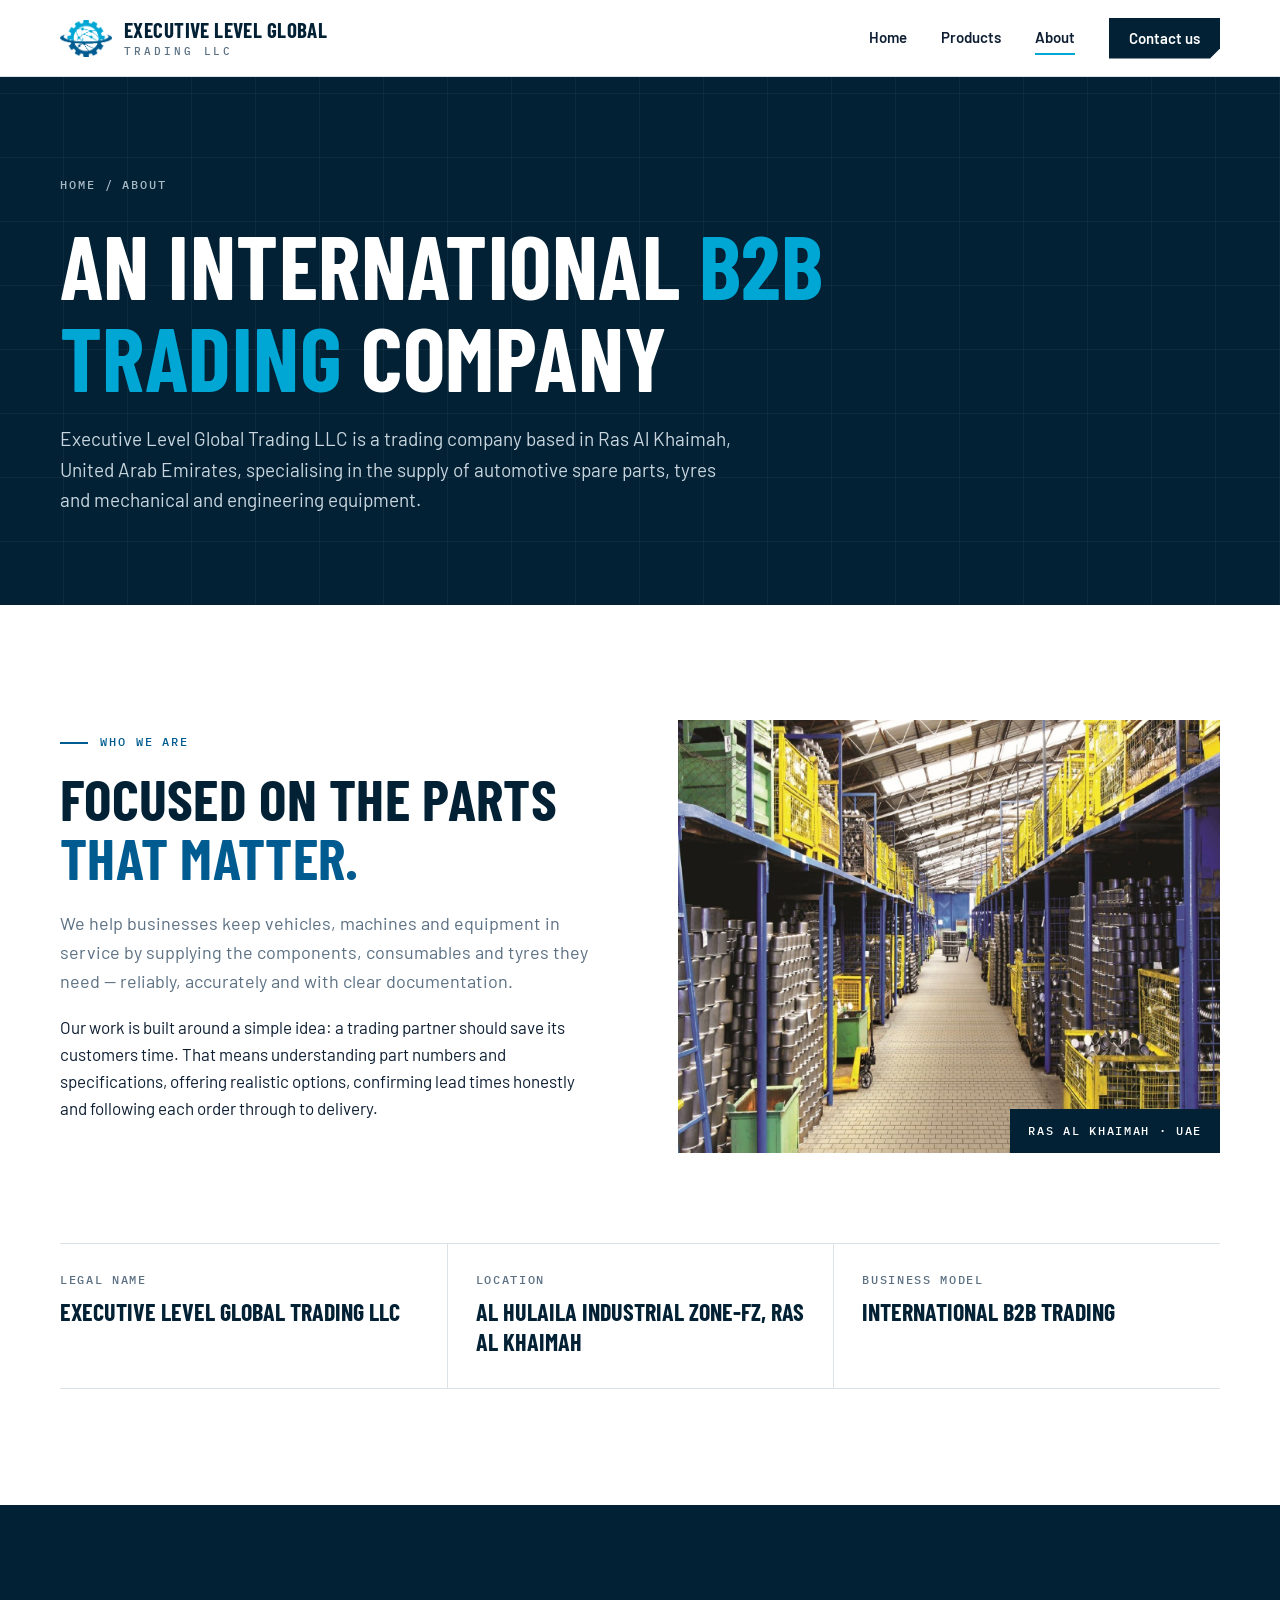
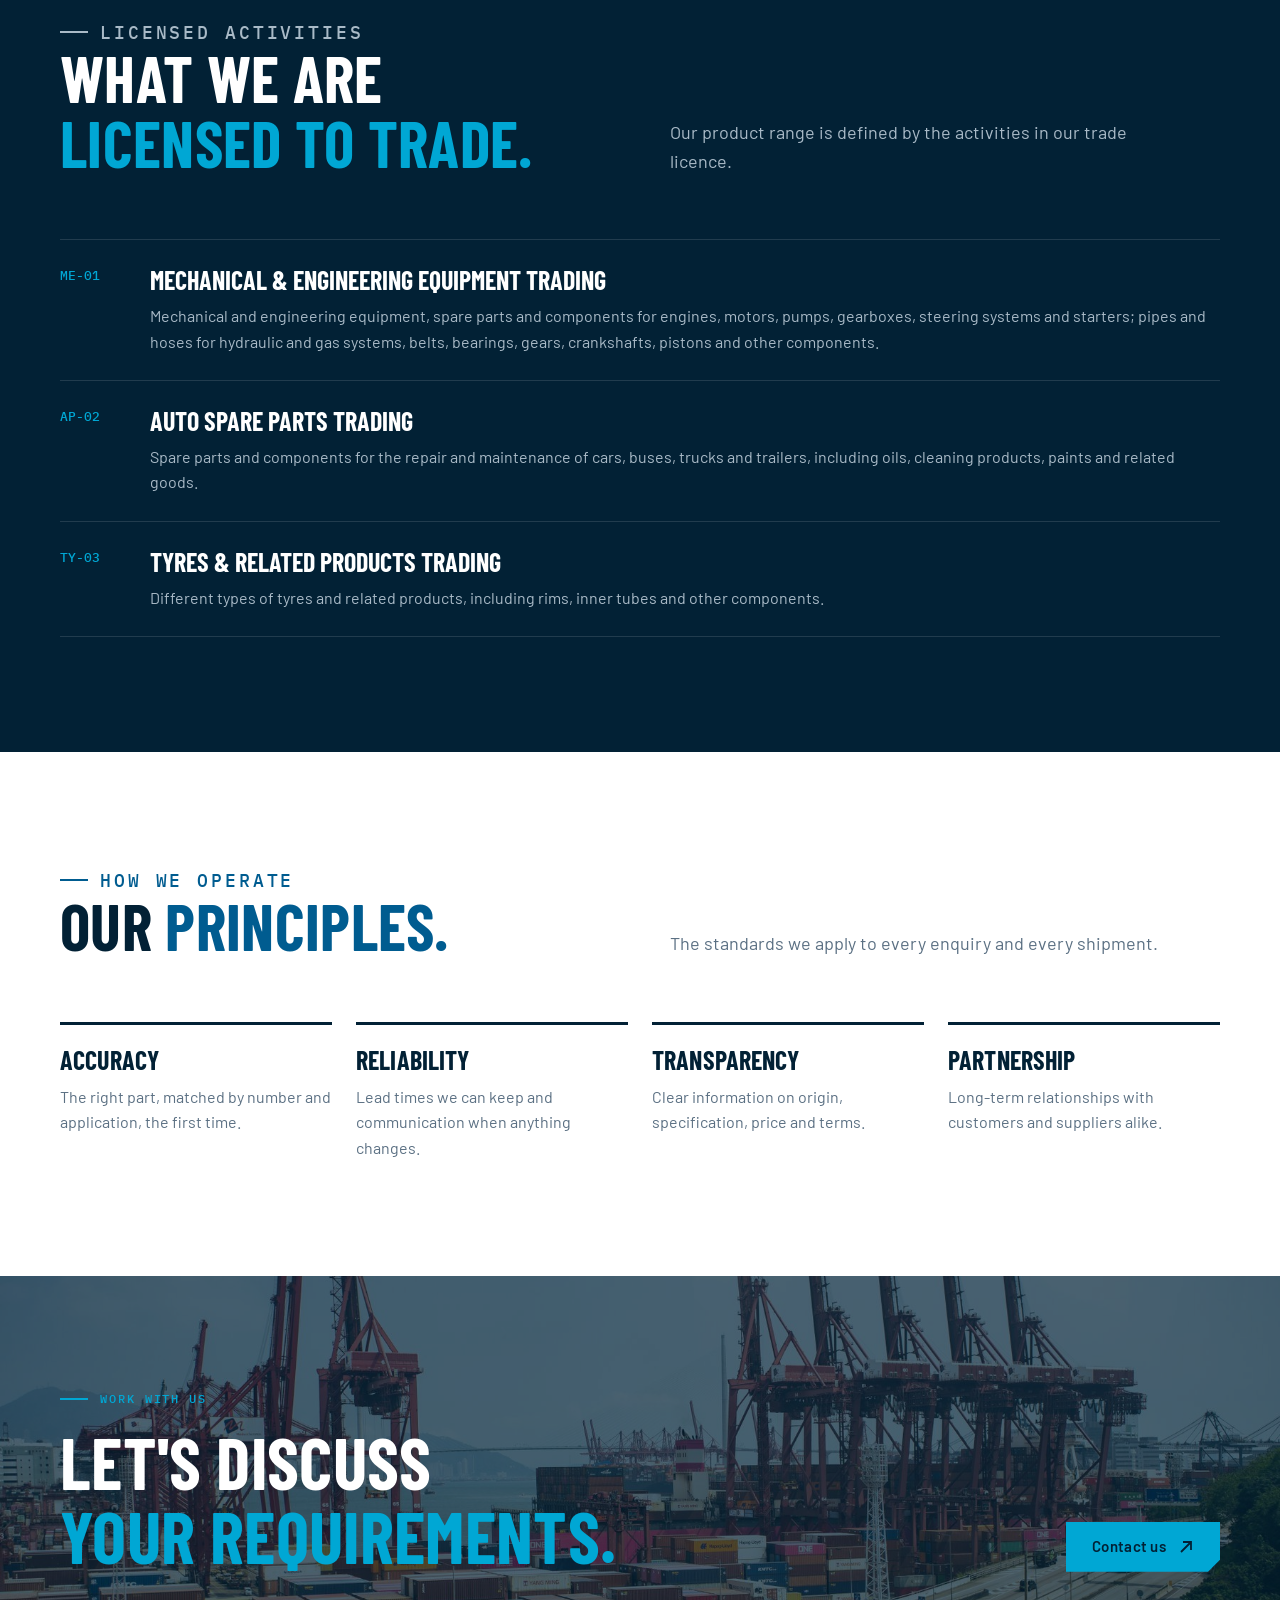
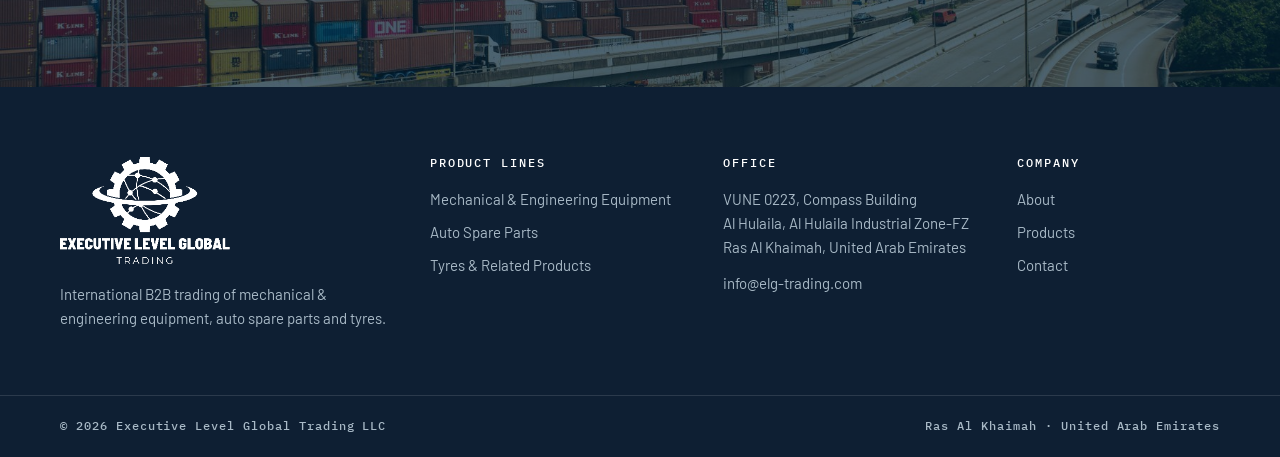
==== about.html @ aacc7387 "Executive Level Global Trading LLC website New B2B site: home, product lines (mechanical & engineeri" ====
<!doctype html>
<html lang="en" class="no-js">
<head>
<meta charset="utf-8">
<meta name="viewport" content="width=device-width, initial-scale=1">
<title>About | Executive Level Global Trading LLC</title>
<meta name="description" content="About Executive Level Global Trading LLC, an international B2B trading company based in Ras Al Khaimah, United Arab Emirates.">
<meta name="theme-color" content="#022135">
<link rel="canonical" href="https://elg-trading.com/about.html">
<link rel="icon" href="favicon.ico" sizes="any">
<link rel="icon" type="image/png" sizes="32x32" href="assets/favicon-32.png">
<link rel="icon" type="image/png" sizes="192x192" href="assets/favicon-192.png">
<link rel="apple-touch-icon" href="assets/apple-touch-icon.png">
<meta property="og:type" content="website">
<meta property="og:site_name" content="Executive Level Global Trading LLC">
<meta property="og:title" content="About | Executive Level Global Trading LLC">
<meta property="og:description" content="About Executive Level Global Trading LLC, an international B2B trading company based in Ras Al Khaimah, United Arab Emirates.">
<meta property="og:url" content="https://elg-trading.com/about.html">
<meta property="og:image" content="https://elg-trading.com/assets/og-image.jpg">
<meta property="og:image:width" content="1200">
<meta property="og:image:height" content="630">
<meta name="twitter:card" content="summary_large_image">
<link rel="preconnect" href="https://fonts.googleapis.com">
<link rel="preconnect" href="https://fonts.gstatic.com" crossorigin>
<link href="https://fonts.googleapis.com/css2?family=Barlow+Condensed:wght@600;700&family=Barlow:wght@400;500;600&family=IBM+Plex+Mono:wght@500&display=swap" rel="stylesheet">
<link rel="stylesheet" href="css/site.css">
<script type="application/ld+json">{"@context": "https://schema.org", "@type": "Organization", "name": "Executive Level Global Trading LLC", "url": "https://elg-trading.com/", "logo": "https://elg-trading.com/assets/logo.png", "image": "https://elg-trading.com/assets/og-image.jpg", "email": "info@elg-trading.com", "description": "International B2B trading of mechanical and engineering equipment, auto spare parts, tyres and related products.", "address": {"@type": "PostalAddress", "streetAddress": "VUNE 0223, Compass Building, Al Hulaila", "addressLocality": "Al Hulaila Industrial Zone-FZ", "addressRegion": "Ras Al Khaimah", "addressCountry": "AE"}}</script>
</head>
<body>
<header class="site-header">
  <div class="wrap">
    <a class="brand" href="index.html" aria-label="Executive Level Global Trading LLC — home">
      <img src="assets/mark.png" alt="" width="52" height="37">
      <span class="brand-name"><strong>Executive Level Global</strong><small>Trading LLC</small></span>
    </a>
    <button class="menu-toggle" aria-label="Menu" aria-expanded="false"><span></span><span></span><span></span></button>
    <nav class="site-nav" aria-label="Main"><a href="index.html">Home</a><a href="products.html">Products</a><a href="about.html" class="active">About</a><a class="nav-cta" href="contact.html">Contact us</a></nav>
  </div>
</header>
<main>
<section class="page-hero">
  <div class="wrap">
    <p class="crumbs"><a href="index.html">Home</a> / About</p>
    <h1>An international <span>B2B trading</span> company</h1>
    <p>Executive Level Global Trading LLC is a trading company based in Ras Al Khaimah, United Arab Emirates, specialising in the supply of automotive spare parts, tyres and mechanical and engineering equipment.</p>
  </div>
</section>

<section class="section">
  <div class="wrap split">
    <div class="reveal">
      <p class="eyebrow dark">Who we are</p>
      <h2>Focused on the parts <span>that matter.</span></h2>
      <p class="lead">We help businesses keep vehicles, machines and equipment in service by supplying the components, consumables and tyres they need — reliably, accurately and with clear documentation.</p>
      <p>Our work is built around a simple idea: a trading partner should save its customers time. That means understanding part numbers and specifications, offering realistic options, confirming lead times honestly and following each order through to delivery.</p>
    </div>
    <div class="split-media reveal"><img src="assets/img/warehouse.jpg" alt="Parts warehouse with stocked shelving" loading="lazy"><span class="caption">Ras Al Khaimah · UAE</span></div>
  </div>
  <div class="wrap" style="margin-top:clamp(50px,7vw,90px)">
    <div class="facts">
      <div class="fact"><span>Legal name</span><strong>Executive Level Global Trading LLC</strong></div>
      <div class="fact"><span>Location</span><strong>Al Hulaila Industrial Zone-FZ, Ras Al Khaimah</strong></div>
      <div class="fact"><span>Business model</span><strong>International B2B trading</strong></div>
    </div>
  </div>
</section>

<section class="section dark">
  <div class="wrap">
    <div class="section-head">
      <div><p class="eyebrow">Licensed activities</p><h2>What we are<br><span>licensed to trade.</span></h2></div>
      <p>Our product range is defined by the activities in our trade licence.</p>
    </div>
    <ul class="licence-list">
      <li class="reveal"><span class="code">ME-01</span><div><strong>Mechanical &amp; Engineering Equipment Trading</strong><p>Mechanical and engineering equipment, spare parts and components for engines, motors, pumps, gearboxes, steering systems and starters; pipes and hoses for hydraulic and gas systems, belts, bearings, gears, crankshafts, pistons and other components.</p></div></li>
      <li class="reveal"><span class="code">AP-02</span><div><strong>Auto Spare Parts Trading</strong><p>Spare parts and components for the repair and maintenance of cars, buses, trucks and trailers, including oils, cleaning products, paints and related goods.</p></div></li>
      <li class="reveal"><span class="code">TY-03</span><div><strong>Tyres &amp; Related Products Trading</strong><p>Different types of tyres and related products, including rims, inner tubes and other components.</p></div></li>
    </ul>
  </div>
</section>

<section class="section">
  <div class="wrap">
    <div class="section-head">
      <div><p class="eyebrow dark">How we operate</p><h2>Our <span>principles.</span></h2></div>
      <p>The standards we apply to every enquiry and every shipment.</p>
    </div>
    <div class="values">
      <div class="value reveal"><h3>Accuracy</h3><p>The right part, matched by number and application, the first time.</p></div>
      <div class="value reveal"><h3>Reliability</h3><p>Lead times we can keep and communication when anything changes.</p></div>
      <div class="value reveal"><h3>Transparency</h3><p>Clear information on origin, specification, price and terms.</p></div>
      <div class="value reveal"><h3>Partnership</h3><p>Long-term relationships with customers and suppliers alike.</p></div>
    </div>
  </div>
</section>

<section class="cta-band">
  <img src="assets/img/port.jpg" alt="" loading="lazy">
  <div class="wrap">
    <div><p class="eyebrow">Work with us</p><h2>Let's discuss<br><span>your requirements.</span></h2></div>
    <a class="btn btn-primary" href="contact.html">Contact us <svg viewBox="0 0 16 16" fill="none" stroke="currentColor" stroke-width="1.8" aria-hidden="true"><path d="M3 13 13 3M5 3h8v8"/></svg></a>
  </div>
</section>
</main>
<footer class="site-footer">
  <div class="wrap">
    <div>
      <img src="assets/logo-white.png" alt="Executive Level Global Trading LLC" width="170" height="107" loading="lazy">
      <p>International B2B trading of mechanical &amp; engineering equipment, auto spare parts and tyres.</p>
    </div>
    <div>
      <h4>Product lines</h4>
      <ul>
        <li><a href="products.html#mechanical">Mechanical &amp; Engineering Equipment</a></li>
        <li><a href="products.html#auto-parts">Auto Spare Parts</a></li>
        <li><a href="products.html#tyres">Tyres &amp; Related Products</a></li>
      </ul>
    </div>
    <div>
      <h4>Office</h4>
      <address>VUNE 0223, Compass Building<br>Al Hulaila, Al Hulaila Industrial Zone-FZ<br>Ras Al Khaimah, United Arab Emirates</address>
      <p style="margin-top:12px"><a href="mailto:info@elg-trading.com">info@elg-trading.com</a></p>
    </div>
    <div>
      <h4>Company</h4>
      <ul>
        <li><a href="about.html">About</a></li>
        <li><a href="products.html">Products</a></li>
        <li><a href="contact.html">Contact</a></li>
      </ul>
    </div>
  </div>
  <div class="footer-bottom">
    <div class="wrap">
      <span>© <span data-year>2026</span> Executive Level Global Trading LLC</span>
      <span>Ras Al Khaimah · United Arab Emirates</span>
    </div>
  </div>
</footer>
<script src="js/site.js"></script>
</body>
</html>
---- css/site.css ----
:root {
  --navy: #022135;
  --navy-2: #0a3049;
  --ink: #0e1f33;
  --blue: #005c90;
  --cyan: #00a7d4;
  --steel: #5b7083;
  --mist: #a9bac7;
  --paper: #f3f6f8;
  --white: #ffffff;
  --line: #dbe3e9;
  --line-dark: rgba(255, 255, 255, .12);
  --display: 'Barlow Condensed', 'Arial Narrow', sans-serif;
  --body: 'Barlow', 'Segoe UI', Arial, sans-serif;
  --mono: 'IBM Plex Mono', Consolas, monospace;
  --wrap: 1240px;
  --gutter: clamp(16px, 4vw, 40px);
}

*, *::before, *::after { box-sizing: border-box; }
html { scroll-behavior: smooth; }
body {
  margin: 0;
  background: var(--white);
  color: var(--ink);
  font: 400 17px/1.6 var(--body);
  -webkit-font-smoothing: antialiased;
  overflow-x: hidden;
}
img { max-width: 100%; display: block; }
a { color: inherit; }
h1, h2, h3, h4 { font-family: var(--display); font-weight: 700; line-height: 1.02; margin: 0; letter-spacing: .005em; }
p { margin: 0 0 1em; }

.wrap { width: 100%; max-width: var(--wrap); margin: 0 auto; padding: 0 var(--gutter); }

.eyebrow {
  font: 500 12px/1.4 var(--mono);
  letter-spacing: .16em;
  text-transform: uppercase;
  color: var(--cyan);
  margin: 0 0 18px;
  display: flex;
  align-items: center;
  gap: 12px;
}
.eyebrow::before { content: ""; width: 28px; height: 2px; background: currentColor; flex: none; }
.eyebrow.dark { color: var(--blue); }

/* ---------- header ---------- */
.site-header {
  position: sticky;
  top: 0;
  z-index: 50;
  background: rgba(255, 255, 255, .97);
  border-bottom: 1px solid var(--line);
}
.site-header .wrap { display: flex; align-items: center; justify-content: space-between; height: 76px; gap: 24px; }
.brand { display: flex; align-items: center; gap: 12px; text-decoration: none; color: var(--navy); flex: none; }
.brand img { width: 52px; height: auto; }
.brand-name { display: flex; flex-direction: column; line-height: 1; }
.brand-name strong { font: 700 21px/1 var(--display); letter-spacing: .02em; text-transform: uppercase; }
.brand-name small { font: 500 10.5px/1 var(--mono); letter-spacing: .28em; text-transform: uppercase; color: var(--steel); margin-top: 6px; }

.site-nav { display: flex; align-items: center; gap: 34px; }
.site-nav a {
  text-decoration: none;
  font: 600 15px/1 var(--body);
  color: var(--ink);
  padding: 8px 0;
  border-bottom: 2px solid transparent;
}
.site-nav a:hover { color: var(--blue); }
.site-nav a.active { border-bottom-color: var(--cyan); }
.site-nav .nav-cta {
  background: var(--navy);
  color: var(--white);
  padding: 13px 20px;
  border: 0;
  clip-path: polygon(0 0, 100% 0, 100% calc(100% - 10px), calc(100% - 10px) 100%, 0 100%);
}
.site-nav .nav-cta:hover { background: var(--blue); color: var(--white); }

.menu-toggle { display: none; background: none; border: 0; width: 44px; height: 44px; padding: 10px; cursor: pointer; }
.menu-toggle span { display: block; height: 2px; background: var(--navy); margin: 6px 0; transition: transform .25s, opacity .25s; }
.menu-open .menu-toggle span:nth-child(1) { transform: translateY(8px) rotate(45deg); }
.menu-open .menu-toggle span:nth-child(2) { opacity: 0; }
.menu-open .menu-toggle span:nth-child(3) { transform: translateY(-8px) rotate(-45deg); }

/* ---------- buttons ---------- */
.btn {
  display: inline-flex;
  align-items: center;
  gap: 12px;
  font: 600 15px/1 var(--body);
  letter-spacing: .02em;
  text-decoration: none;
  padding: 17px 26px;
  border: 0;
  cursor: pointer;
  clip-path: polygon(0 0, 100% 0, 100% calc(100% - 12px), calc(100% - 12px) 100%, 0 100%);
  transition: background .2s, color .2s;
}
.btn svg { width: 16px; height: 16px; }
.btn-primary { background: var(--cyan); color: var(--navy); }
.btn-primary:hover { background: var(--white); }
.btn-dark { background: var(--navy); color: var(--white); }
.btn-dark:hover { background: var(--blue); }
.btn-ghost { background: transparent; color: var(--white); box-shadow: inset 0 0 0 1px rgba(255, 255, 255, .4); clip-path: none; }
.btn-ghost:hover { background: rgba(255, 255, 255, .08); }

/* ---------- hero ---------- */
.hero {
  position: relative;
  background: var(--navy);
  color: var(--white);
  overflow: hidden;
  isolation: isolate;
}
.hero-media { position: absolute; inset: 0; z-index: -2; }
.hero-media img { width: 100%; height: 100%; object-fit: cover; opacity: .38; }
.hero::before {
  content: "";
  position: absolute;
  inset: 0;
  z-index: -1;
  background:
    linear-gradient(90deg, var(--navy) 22%, rgba(2, 33, 53, .55) 70%, rgba(2, 33, 53, .3)),
    repeating-linear-gradient(0deg, transparent 0 63px, rgba(255, 255, 255, .045) 63px 64px),
    repeating-linear-gradient(90deg, transparent 0 63px, rgba(255, 255, 255, .045) 63px 64px);
}
.hero .wrap {
  display: grid;
  grid-template-columns: minmax(0, 1.25fr) minmax(0, .85fr);
  gap: clamp(32px, 6vw, 90px);
  align-items: end;
  padding-top: clamp(70px, 10vw, 130px);
  padding-bottom: clamp(60px, 8vw, 110px);
}
.hero h1 { font-size: clamp(42px, 5.4vw, 76px); text-transform: uppercase; margin-bottom: 26px; }
.hero h1 em { font-style: normal; color: var(--cyan); }
.hero-lede { font-size: clamp(17px, 1.6vw, 20px); color: #c9d6df; max-width: 600px; margin-bottom: 36px; }
.hero-actions { display: flex; flex-wrap: wrap; gap: 14px; }

.spec-sheet {
  background: rgba(2, 33, 53, .82);
  border: 1px solid var(--line-dark);
  backdrop-filter: blur(6px);
}
.spec-sheet header {
  display: flex;
  justify-content: space-between;
  font: 500 11px/1 var(--mono);
  letter-spacing: .16em;
  color: var(--mist);
  padding: 16px 22px;
  border-bottom: 1px solid var(--line-dark);
  text-transform: uppercase;
}
.spec-row {
  display: grid;
  grid-template-columns: 54px 1fr 20px;
  align-items: center;
  gap: 14px;
  padding: 20px 22px;
  border-bottom: 1px solid var(--line-dark);
  text-decoration: none;
  transition: background .2s;
}
.spec-row:last-child { border-bottom: 0; }
.spec-row:hover { background: rgba(0, 167, 212, .1); }
.spec-row .code { font: 500 13px/1 var(--mono); color: var(--cyan); }
.spec-row strong { display: block; font: 700 22px/1.05 var(--display); text-transform: uppercase; letter-spacing: .02em; }
.spec-row span.sub { display: block; font-size: 14px; color: var(--mist); margin-top: 4px; }
.spec-row .arrow { color: var(--cyan); font-size: 18px; }

.hero-strip { border-top: 1px solid var(--line-dark); background: rgba(0, 0, 0, .18); }
.hero-strip .wrap {
  display: flex;
  flex-wrap: wrap;
  gap: 10px 40px;
  padding-top: 18px;
  padding-bottom: 18px;
  align-items: center;
  font: 500 12px/1.4 var(--mono);
  letter-spacing: .14em;
  text-transform: uppercase;
  color: var(--mist);
}
.hero-strip b { color: var(--white); font-weight: 500; }

/* ---------- sections ---------- */
.section { padding: clamp(70px, 9vw, 120px) 0; }
.section.paper { background: var(--paper); }
.section.dark { background: var(--navy); color: var(--white); }
.section-head {
  display: grid;
  grid-template-columns: minmax(0, 1fr) minmax(0, 1fr);
  gap: 24px 60px;
  align-items: end;
  margin-bottom: clamp(40px, 5vw, 64px);
}
.section-head h2 { font-size: clamp(38px, 5vw, 64px); text-transform: uppercase; color: var(--navy); }
.section.dark .section-head h2 { color: var(--white); }
.section-head h2 span { color: var(--blue); }
.section.dark .section-head h2 span { color: var(--cyan); }
.section-head p { color: var(--steel); font-size: 18px; margin: 0; max-width: 520px; }
.section.dark .section-head p { color: var(--mist); }

/* divisions */
.division-grid { display: grid; grid-template-columns: repeat(3, minmax(0, 1fr)); gap: 24px; }
.division {
  display: flex;
  flex-direction: column;
  background: var(--white);
  border: 1px solid var(--line);
  text-decoration: none;
  transition: border-color .2s, transform .2s;
}
.division:hover { border-color: var(--blue); transform: translateY(-4px); }
.division figure { margin: 0; position: relative; aspect-ratio: 4 / 3; overflow: hidden; background: var(--navy); }
.division figure img { width: 100%; height: 100%; object-fit: cover; transition: transform .6s; }
.division:hover figure img { transform: scale(1.04); }
.division .tag {
  position: absolute;
  left: 0;
  top: 0;
  background: var(--navy);
  color: var(--cyan);
  font: 500 12px/1 var(--mono);
  letter-spacing: .14em;
  padding: 12px 14px;
}
.division-body { padding: 28px 26px 30px; display: flex; flex-direction: column; flex: 1; }
.division h3 { font-size: 30px; text-transform: uppercase; color: var(--navy); margin-bottom: 14px; }
.division p { color: var(--steel); font-size: 16px; }
.division ul { list-style: none; margin: 4px 0 26px; padding: 0; border-top: 1px solid var(--line); }
.division li { padding: 9px 0; border-bottom: 1px solid var(--line); font-size: 15px; display: flex; gap: 10px; }
.division li::before { content: "—"; color: var(--cyan); }
.division .more { margin-top: auto; font: 600 14px/1 var(--body); color: var(--blue); letter-spacing: .04em; text-transform: uppercase; }

/* clients */
.split { display: grid; grid-template-columns: minmax(0, 1fr) minmax(0, 1fr); gap: clamp(32px, 6vw, 80px); align-items: center; }
.split-media { position: relative; }
.split-media img { width: 100%; aspect-ratio: 5 / 4; object-fit: cover; }
.split-media .caption {
  position: absolute;
  right: 0;
  bottom: 0;
  background: var(--navy);
  color: var(--white);
  font: 500 12px/1.4 var(--mono);
  letter-spacing: .14em;
  text-transform: uppercase;
  padding: 14px 18px;
}
.split h2 { font-size: clamp(36px, 4.6vw, 58px); text-transform: uppercase; color: var(--navy); margin-bottom: 22px; }
.split h2 span { color: var(--blue); }
.split .lead { color: var(--steel); font-size: 18px; }
.client-list { display: grid; grid-template-columns: 1fr 1fr; gap: 0 28px; margin-top: 30px; border-top: 1px solid var(--line); }
.client-list div { padding: 18px 0; border-bottom: 1px solid var(--line); }
.client-list strong { display: block; font: 700 19px/1.1 var(--display); text-transform: uppercase; color: var(--navy); letter-spacing: .02em; }
.client-list span { font-size: 15px; color: var(--steel); }

/* process */
.process { display: grid; grid-template-columns: repeat(4, minmax(0, 1fr)); border-top: 1px solid var(--line-dark); counter-reset: step; }
.step { padding: 34px 28px 10px 0; border-right: 1px solid var(--line-dark); }
.step + .step { padding-left: 28px; }
.step:last-child { border-right: 0; }
.step .num { font: 500 13px/1 var(--mono); color: var(--cyan); letter-spacing: .14em; display: block; margin-bottom: 34px; }
.step h3 { font-size: 26px; text-transform: uppercase; margin-bottom: 14px; }
.step p { color: var(--mist); font-size: 16px; }

/* advantages */
.adv-grid { display: grid; grid-template-columns: repeat(3, minmax(0, 1fr)); gap: 1px; background: var(--line); border: 1px solid var(--line); }
.adv { background: var(--white); padding: 34px 30px; }
.adv svg { width: 40px; height: 40px; color: var(--blue); margin-bottom: 24px; }
.adv h3 { font-size: 24px; text-transform: uppercase; color: var(--navy); margin-bottom: 10px; }
.adv p { color: var(--steel); font-size: 16px; margin: 0; }

/* CTA band */
.cta-band { position: relative; color: var(--white); background: var(--navy); overflow: hidden; isolation: isolate; }
.cta-band img { position: absolute; inset: 0; width: 100%; height: 100%; object-fit: cover; opacity: .3; z-index: -1; }
.cta-band .wrap { padding-top: clamp(70px, 9vw, 120px); padding-bottom: clamp(70px, 9vw, 120px); display: flex; flex-wrap: wrap; align-items: end; justify-content: space-between; gap: 30px; }
.cta-band h2 { font-size: clamp(40px, 5.6vw, 76px); text-transform: uppercase; max-width: 800px; }
.cta-band h2 span { color: var(--cyan); }

/* ---------- page hero (inner pages) ---------- */
.page-hero { background: var(--navy); color: var(--white); position: relative; overflow: hidden; isolation: isolate; }
.page-hero::before {
  content: "";
  position: absolute;
  inset: 0;
  z-index: -1;
  background:
    repeating-linear-gradient(0deg, transparent 0 63px, rgba(255, 255, 255, .045) 63px 64px),
    repeating-linear-gradient(90deg, transparent 0 63px, rgba(255, 255, 255, .045) 63px 64px);
}
.page-hero .wrap { padding-top: clamp(60px, 8vw, 110px); padding-bottom: clamp(50px, 7vw, 90px); }
.page-hero h1 { font-size: clamp(46px, 7vw, 92px); text-transform: uppercase; max-width: 960px; margin-bottom: 22px; }
.page-hero h1 span { color: var(--cyan); }
.page-hero p { color: #c9d6df; font-size: 19px; max-width: 680px; margin: 0; }
.page-hero .crumbs { font: 500 12px/1 var(--mono); letter-spacing: .16em; color: var(--mist); text-transform: uppercase; margin-bottom: 28px; }
.page-hero .crumbs a { text-decoration: none; }
.page-hero .crumbs a:hover { color: var(--white); }

/* jump nav on products page */
.jump { background: var(--paper); border-bottom: 1px solid var(--line); position: sticky; top: 76px; z-index: 40; }
.jump .wrap { display: flex; gap: 0; overflow-x: auto; }
.jump a {
  flex: none;
  text-decoration: none;
  padding: 18px 26px 18px 0;
  margin-right: 26px;
  font: 600 14px/1 var(--body);
  letter-spacing: .04em;
  text-transform: uppercase;
  color: var(--steel);
  border-right: 1px solid var(--line);
}
.jump a:last-child { border-right: 0; }
.jump a b { font: 500 12px/1 var(--mono); color: var(--cyan); margin-right: 8px; }
.jump a:hover { color: var(--navy); }

/* catalogue */
.catalogue { scroll-margin-top: 140px; }
.cat-intro { display: grid; grid-template-columns: minmax(0, .9fr) minmax(0, 1.1fr); gap: clamp(32px, 6vw, 80px); align-items: start; margin-bottom: 50px; }
.cat-intro .code { font: 500 13px/1.6 var(--mono); letter-spacing: .16em; color: var(--blue); display: block; margin-bottom: 18px; }
.cat-intro h2 { font-size: clamp(40px, 5.2vw, 68px); text-transform: uppercase; color: var(--navy); margin-bottom: 22px; }
.cat-intro p { color: var(--steel); font-size: 18px; }
.cat-intro img { width: 100%; aspect-ratio: 16 / 10; object-fit: cover; }
.cat-grid { display: grid; grid-template-columns: repeat(3, minmax(0, 1fr)); gap: 1px; background: var(--line); border: 1px solid var(--line); }
.cat-card { background: var(--white); padding: 28px 26px 26px; }
.section.paper .cat-card { background: var(--white); }
.cat-card .ref { font: 500 12px/1 var(--mono); color: var(--cyan); letter-spacing: .12em; }
.cat-card h3 { font-size: 23px; text-transform: uppercase; color: var(--navy); margin: 14px 0 12px; }
.cat-card p { color: var(--steel); font-size: 15.5px; margin: 0; }
.cat-strip { display: grid; grid-template-columns: repeat(3, minmax(0, 1fr)); gap: 24px; margin-top: 24px; }
.cat-strip img { width: 100%; aspect-ratio: 4 / 3; object-fit: cover; }

.note {
  margin-top: 40px;
  padding: 24px 28px;
  border-left: 3px solid var(--cyan);
  background: var(--paper);
  color: var(--ink);
  font-size: 16px;
}
.section.paper .note { background: var(--white); }

/* about */
.facts { display: grid; grid-template-columns: repeat(3, minmax(0, 1fr)); border-top: 1px solid var(--line); border-bottom: 1px solid var(--line); }
.fact { padding: 30px 28px 30px 0; }
.fact + .fact { border-left: 1px solid var(--line); padding-left: 28px; }
.fact span { display: block; font: 500 12px/1 var(--mono); letter-spacing: .14em; text-transform: uppercase; color: var(--steel); margin-bottom: 12px; }
.fact strong { font: 700 24px/1.15 var(--display); text-transform: uppercase; color: var(--navy); }
.licence-list { list-style: none; margin: 0; padding: 0; border-top: 1px solid var(--line-dark); }
.licence-list li { display: grid; grid-template-columns: 70px 1fr; gap: 20px; padding: 26px 0; border-bottom: 1px solid var(--line-dark); }
.licence-list .code { font: 500 13px/1.6 var(--mono); color: var(--cyan); }
.licence-list strong { display: block; font: 700 26px/1.1 var(--display); text-transform: uppercase; margin-bottom: 8px; }
.licence-list p { color: var(--mist); margin: 0; font-size: 16px; }
.values { display: grid; grid-template-columns: repeat(4, minmax(0, 1fr)); gap: 24px; }
.value { border-top: 3px solid var(--navy); padding-top: 22px; }
.value h3 { font-size: 26px; text-transform: uppercase; color: var(--navy); margin-bottom: 10px; }
.value p { color: var(--steel); font-size: 16px; margin: 0; }

/* contact */
.contact-grid { display: grid; grid-template-columns: minmax(0, .85fr) minmax(0, 1.15fr); gap: clamp(32px, 6vw, 80px); align-items: start; }
.office { background: var(--navy); color: var(--white); padding: clamp(28px, 4vw, 44px); }
.office .label { font: 500 12px/1 var(--mono); letter-spacing: .16em; text-transform: uppercase; color: var(--cyan); display: block; margin-bottom: 12px; }
.office address { font-style: normal; font: 600 24px/1.25 var(--display); text-transform: uppercase; letter-spacing: .02em; margin-bottom: 30px; }
.office .mail { font: 600 22px/1.2 var(--body); color: var(--white); text-decoration: none; border-bottom: 2px solid var(--cyan); }
.office .mail:hover { color: var(--cyan); }
.office hr { border: 0; border-top: 1px solid var(--line-dark); margin: 30px 0; }
.office .btn { margin-top: 6px; }

.form { display: grid; grid-template-columns: 1fr 1fr; gap: 20px; }
.form .full { grid-column: 1 / -1; }
.form label { display: block; font: 500 12px/1 var(--mono); letter-spacing: .14em; text-transform: uppercase; color: var(--steel); margin-bottom: 10px; }
.form input, .form select, .form textarea {
  width: 100%;
  font: 400 16px/1.4 var(--body);
  color: var(--ink);
  background: var(--paper);
  border: 1px solid var(--line);
  border-radius: 0;
  padding: 14px 16px;
  outline: none;
  transition: border-color .2s, background .2s;
}
.form input:focus, .form select:focus, .form textarea:focus { border-color: var(--blue); background: var(--white); }
.form textarea { min-height: 150px; resize: vertical; }
.form .hint { font-size: 14px; color: var(--steel); margin: 0; }

/* ---------- footer ---------- */
.site-footer { background: var(--ink); color: var(--mist); font-size: 15px; }
.site-footer .wrap { display: grid; grid-template-columns: 1.3fr 1fr 1fr .8fr; gap: 40px; padding-top: 70px; padding-bottom: 50px; }
.site-footer img { width: 170px; margin-bottom: 18px; }
.site-footer h4 { font: 500 12px/1 var(--mono); letter-spacing: .16em; text-transform: uppercase; color: var(--white); margin-bottom: 18px; }
.site-footer ul { list-style: none; margin: 0; padding: 0; }
.site-footer li { margin-bottom: 9px; }
.site-footer a { text-decoration: none; }
.site-footer a:hover { color: var(--white); }
.site-footer address { font-style: normal; }
.footer-bottom { border-top: 1px solid var(--line-dark); }
.footer-bottom .wrap { display: flex; flex-wrap: wrap; justify-content: space-between; gap: 10px; padding-top: 22px; padding-bottom: 22px; font: 500 12px/1.4 var(--mono); letter-spacing: .08em; grid-template-columns: none; }

/* ---------- reveal ---------- */
.reveal { opacity: 0; transform: translateY(18px); transition: opacity .7s ease, transform .7s ease; }
.reveal.in { opacity: 1; transform: none; }
@media (prefers-reduced-motion: reduce) {
  .reveal { opacity: 1; transform: none; transition: none; }
  html { scroll-behavior: auto; }
}
.no-js .reveal { opacity: 1; transform: none; }

/* ---------- responsive ---------- */
@media (max-width: 1080px) {
  .site-nav { gap: 24px; }
  .division-grid, .cat-grid { grid-template-columns: 1fr 1fr; }
  .adv-grid { grid-template-columns: 1fr 1fr; }
  .process { grid-template-columns: 1fr 1fr; }
  .step:nth-child(2) { border-right: 0; }
  .step:nth-child(3) { padding-left: 0; }
  .step:nth-child(n+3) { border-top: 1px solid var(--line-dark); }
  .values { grid-template-columns: 1fr 1fr; }
  .site-footer .wrap { grid-template-columns: 1fr 1fr; }
}
@media (max-width: 900px) {
  .menu-toggle { display: block; }
  .site-nav {
    position: fixed;
    top: 76px;
    left: 0;
    right: 0;
    bottom: 0;
    background: var(--white);
    flex-direction: column;
    align-items: stretch;
    gap: 0;
    padding: 10px var(--gutter) 30px;
    transform: translateX(100%);
    transition: transform .3s ease;
    overflow-y: auto;
  }
  .menu-open .site-nav { transform: none; }
  .site-nav a { font-size: 22px; font-family: var(--display); text-transform: uppercase; padding: 20px 0; border-bottom: 1px solid var(--line); }
  .site-nav a.active { border-bottom-color: var(--line); color: var(--blue); }
  .site-nav .nav-cta { margin-top: 24px; text-align: center; padding: 20px; }
  .hero .wrap, .split, .cat-intro, .contact-grid, .section-head { grid-template-columns: 1fr; }
  .hero .wrap { align-items: start; }
  .split-media { order: -1; }
  .cat-strip { grid-template-columns: 1fr 1fr; }
  .cat-strip img:nth-child(3) { display: none; }
  .facts { grid-template-columns: 1fr; }
  .fact + .fact { border-left: 0; padding-left: 0; border-top: 1px solid var(--line); }
}
@media (max-width: 640px) {
  body { font-size: 16px; }
  .brand img { width: 44px; }
  .brand-name strong { font-size: 18px; }
  .brand-name small { letter-spacing: .2em; }
  .division-grid, .cat-grid, .adv-grid, .process, .values, .client-list, .form { grid-template-columns: 1fr; }
  .step, .step + .step { padding: 28px 0 6px; border-right: 0; }
  .step + .step { border-top: 1px solid var(--line-dark); }
  .step .num { margin-bottom: 18px; }
  .site-footer .wrap { grid-template-columns: 1fr; }
  .hero-actions .btn { width: 100%; justify-content: center; }
  .spec-row strong { font-size: 20px; }
  .licence-list li { grid-template-columns: 1fr; gap: 8px; }
}
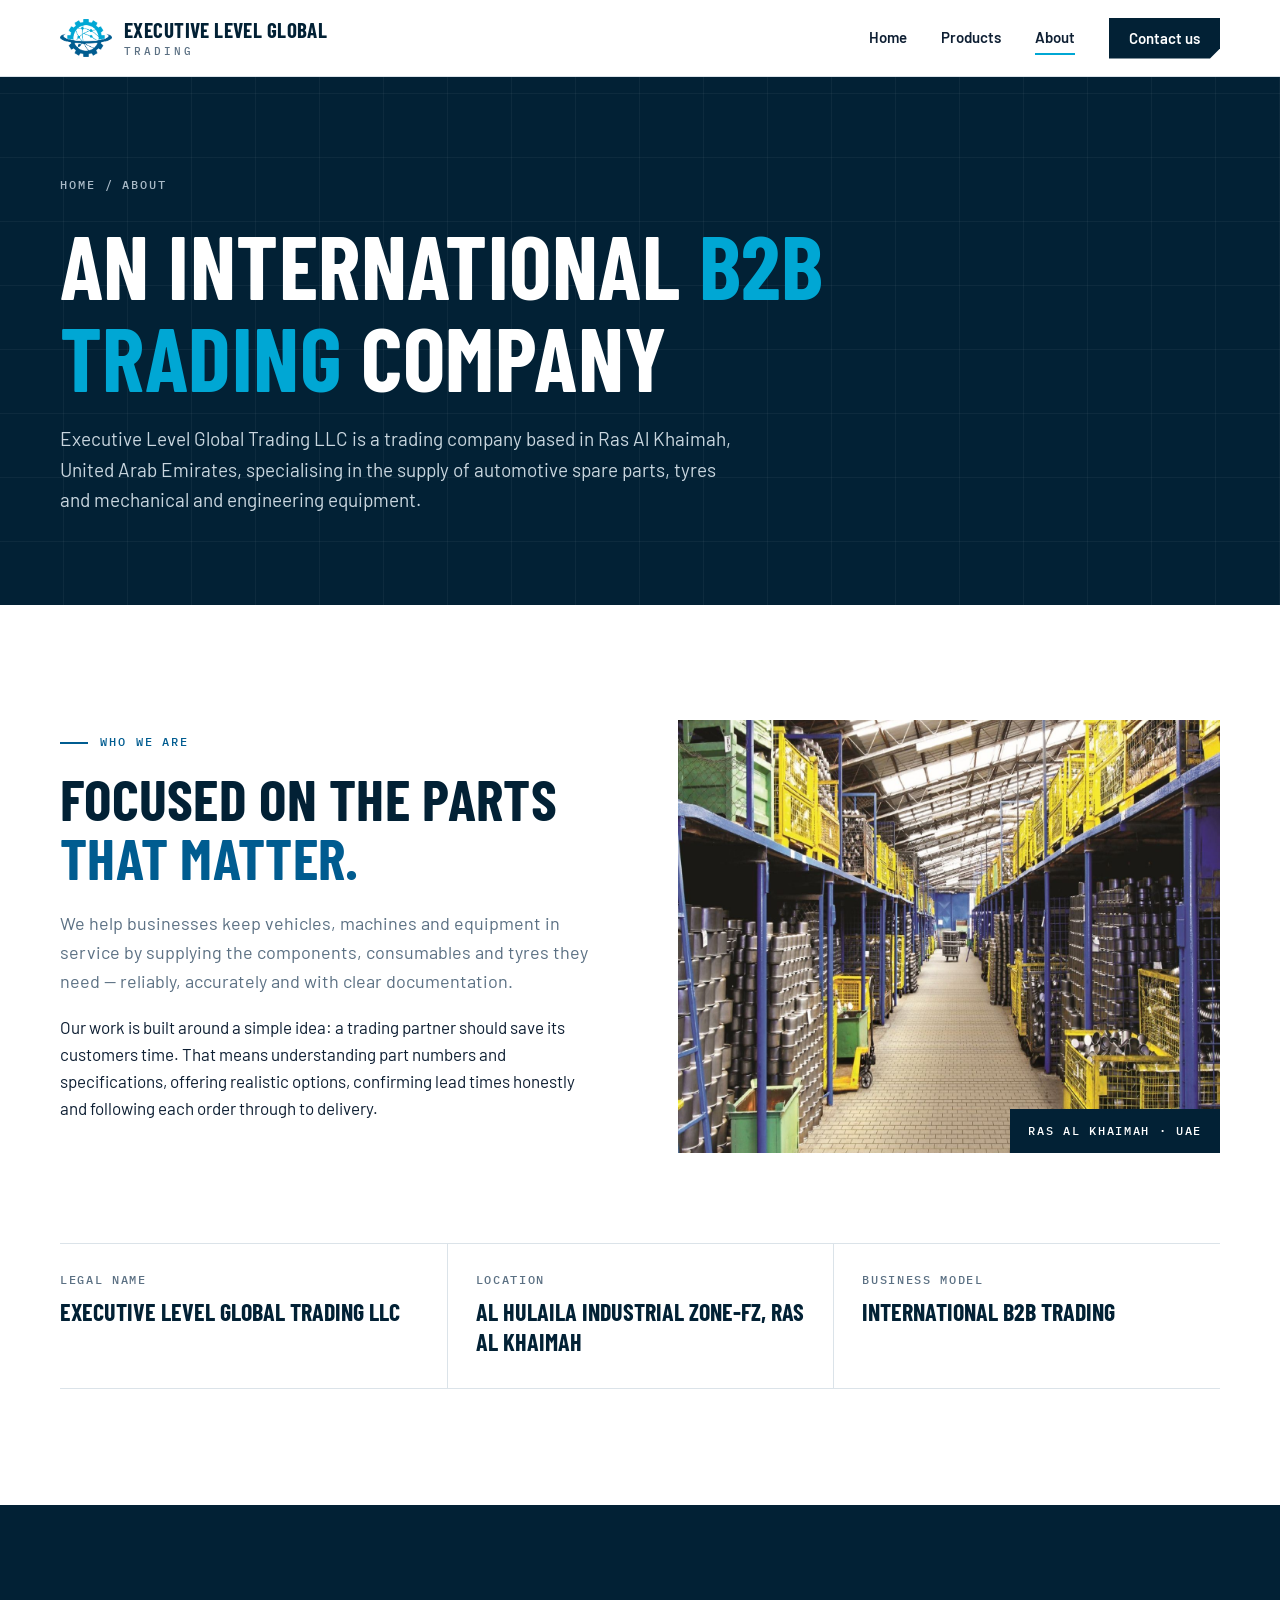
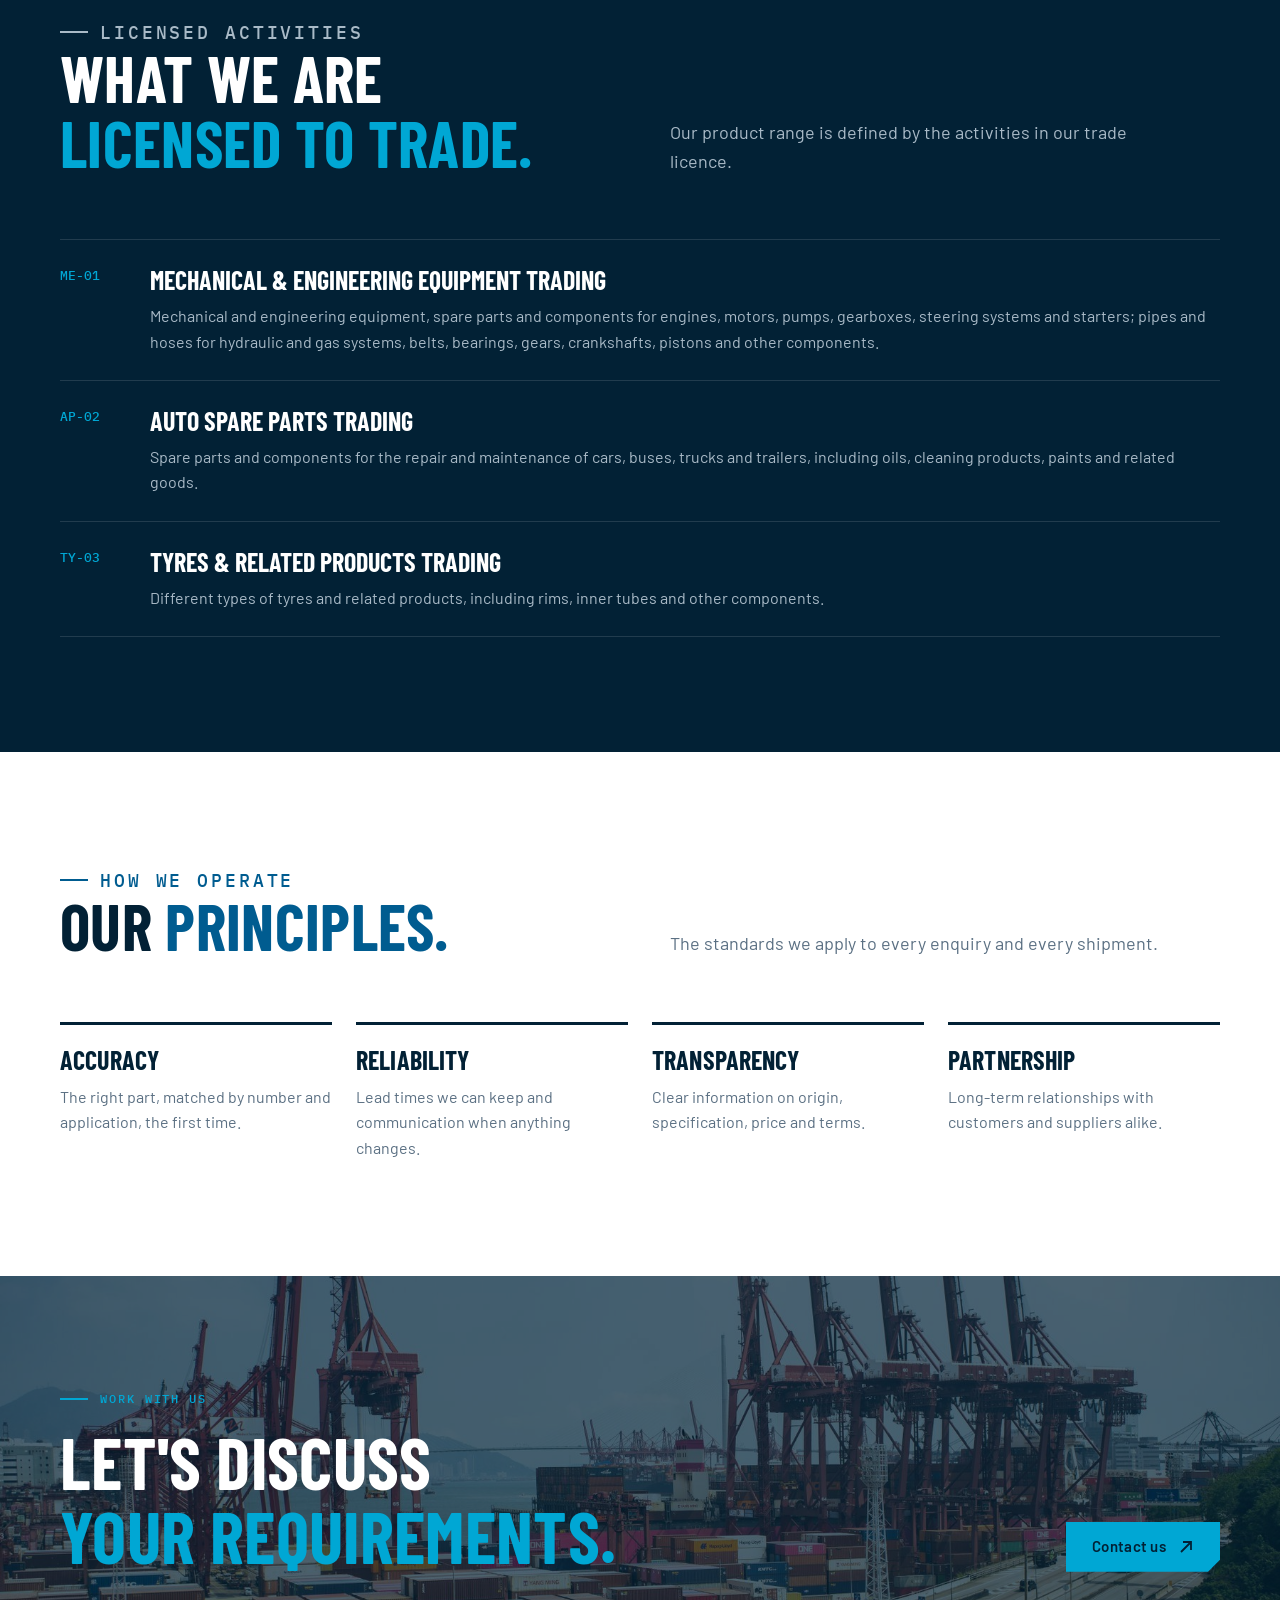
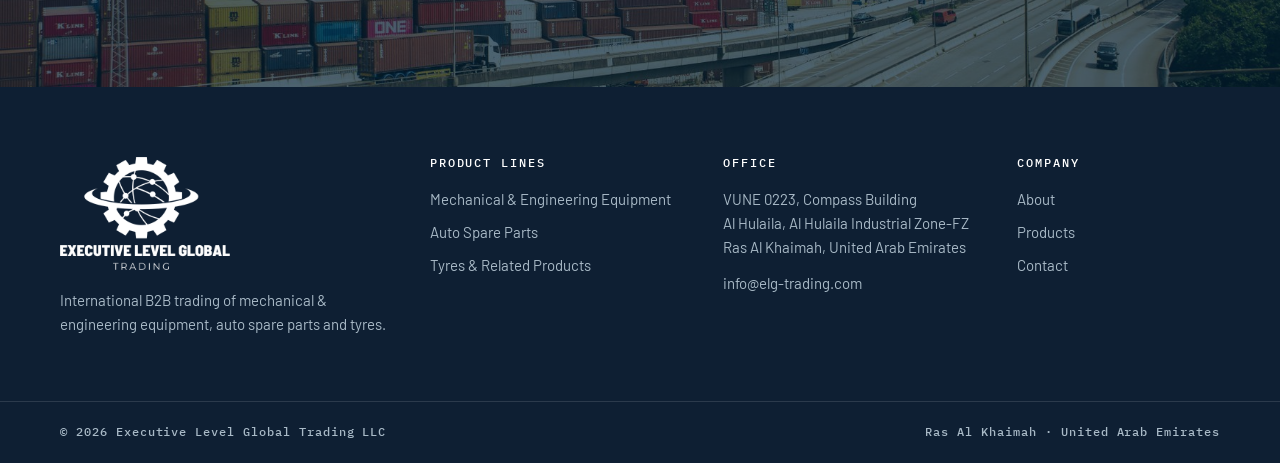
==== commit 0b9458ff: "Use the client's updated logo; drop LLC from the header wordmark Co-Authored-By: Claude Opus 5.5 <no" ====
--- a/about.html
+++ b/about.html
@@ -6,7 +6,7 @@
 <title>About | Executive Level Global Trading LLC</title>
 <meta name="description" content="About Executive Level Global Trading LLC, an international B2B trading company based in Ras Al Khaimah, United Arab Emirates.">
 <meta name="theme-color" content="#022135">
-<link rel="canonical" href="https://elg-trading.com/about.html">
+<link rel="canonical" href="https://elg-trading.com/about">
 <link rel="icon" href="favicon.ico" sizes="any">
 <link rel="icon" type="image/png" sizes="32x32" href="assets/favicon-32.png">
 <link rel="icon" type="image/png" sizes="192x192" href="assets/favicon-192.png">
@@ -15,7 +15,7 @@
 <meta property="og:site_name" content="Executive Level Global Trading LLC">
 <meta property="og:title" content="About | Executive Level Global Trading LLC">
 <meta property="og:description" content="About Executive Level Global Trading LLC, an international B2B trading company based in Ras Al Khaimah, United Arab Emirates.">
-<meta property="og:url" content="https://elg-trading.com/about.html">
+<meta property="og:url" content="https://elg-trading.com/about">
 <meta property="og:image" content="https://elg-trading.com/assets/og-image.jpg">
 <meta property="og:image:width" content="1200">
 <meta property="og:image:height" content="630">
@@ -29,18 +29,18 @@
 <body>
 <header class="site-header">
   <div class="wrap">
-    <a class="brand" href="index.html" aria-label="Executive Level Global Trading LLC — home">
+    <a class="brand" href="/" aria-label="Executive Level Global Trading LLC — home">
       <img src="assets/mark.png" alt="" width="52" height="37">
-      <span class="brand-name"><strong>Executive Level Global</strong><small>Trading LLC</small></span>
+      <span class="brand-name"><strong>Executive Level Global</strong><small>Trading</small></span>
     </a>
     <button class="menu-toggle" aria-label="Menu" aria-expanded="false"><span></span><span></span><span></span></button>
-    <nav class="site-nav" aria-label="Main"><a href="index.html">Home</a><a href="products.html">Products</a><a href="about.html" class="active">About</a><a class="nav-cta" href="contact.html">Contact us</a></nav>
+    <nav class="site-nav" aria-label="Main"><a href="/">Home</a><a href="/products">Products</a><a href="/about" class="active">About</a><a class="nav-cta" href="/contact">Contact us</a></nav>
   </div>
 </header>
 <main>
 <section class="page-hero">
   <div class="wrap">
-    <p class="crumbs"><a href="index.html">Home</a> / About</p>
+    <p class="crumbs"><a href="/">Home</a> / About</p>
     <h1>An international <span>B2B trading</span> company</h1>
     <p>Executive Level Global Trading LLC is a trading company based in Ras Al Khaimah, United Arab Emirates, specialising in the supply of automotive spare parts, tyres and mechanical and engineering equipment.</p>
   </div>
@@ -98,22 +98,22 @@
   <img src="assets/img/port.jpg" alt="" loading="lazy">
   <div class="wrap">
     <div><p class="eyebrow">Work with us</p><h2>Let's discuss<br><span>your requirements.</span></h2></div>
-    <a class="btn btn-primary" href="contact.html">Contact us <svg viewBox="0 0 16 16" fill="none" stroke="currentColor" stroke-width="1.8" aria-hidden="true"><path d="M3 13 13 3M5 3h8v8"/></svg></a>
+    <a class="btn btn-primary" href="/contact">Contact us <svg viewBox="0 0 16 16" fill="none" stroke="currentColor" stroke-width="1.8" aria-hidden="true"><path d="M3 13 13 3M5 3h8v8"/></svg></a>
   </div>
 </section>
 </main>
 <footer class="site-footer">
   <div class="wrap">
     <div>
-      <img src="assets/logo-white.png" alt="Executive Level Global Trading LLC" width="170" height="107" loading="lazy">
+      <img src="assets/logo-white.png" alt="Executive Level Global Trading LLC" width="170" height="113" loading="lazy">
       <p>International B2B trading of mechanical &amp; engineering equipment, auto spare parts and tyres.</p>
     </div>
     <div>
       <h4>Product lines</h4>
       <ul>
-        <li><a href="products.html#mechanical">Mechanical &amp; Engineering Equipment</a></li>
-        <li><a href="products.html#auto-parts">Auto Spare Parts</a></li>
-        <li><a href="products.html#tyres">Tyres &amp; Related Products</a></li>
+        <li><a href="/products#mechanical">Mechanical &amp; Engineering Equipment</a></li>
+        <li><a href="/products#auto-parts">Auto Spare Parts</a></li>
+        <li><a href="/products#tyres">Tyres &amp; Related Products</a></li>
       </ul>
     </div>
     <div>
@@ -124,9 +124,9 @@
     <div>
       <h4>Company</h4>
       <ul>
-        <li><a href="about.html">About</a></li>
-        <li><a href="products.html">Products</a></li>
-        <li><a href="contact.html">Contact</a></li>
+        <li><a href="/about">About</a></li>
+        <li><a href="/products">Products</a></li>
+        <li><a href="/contact">Contact</a></li>
       </ul>
     </div>
   </div>
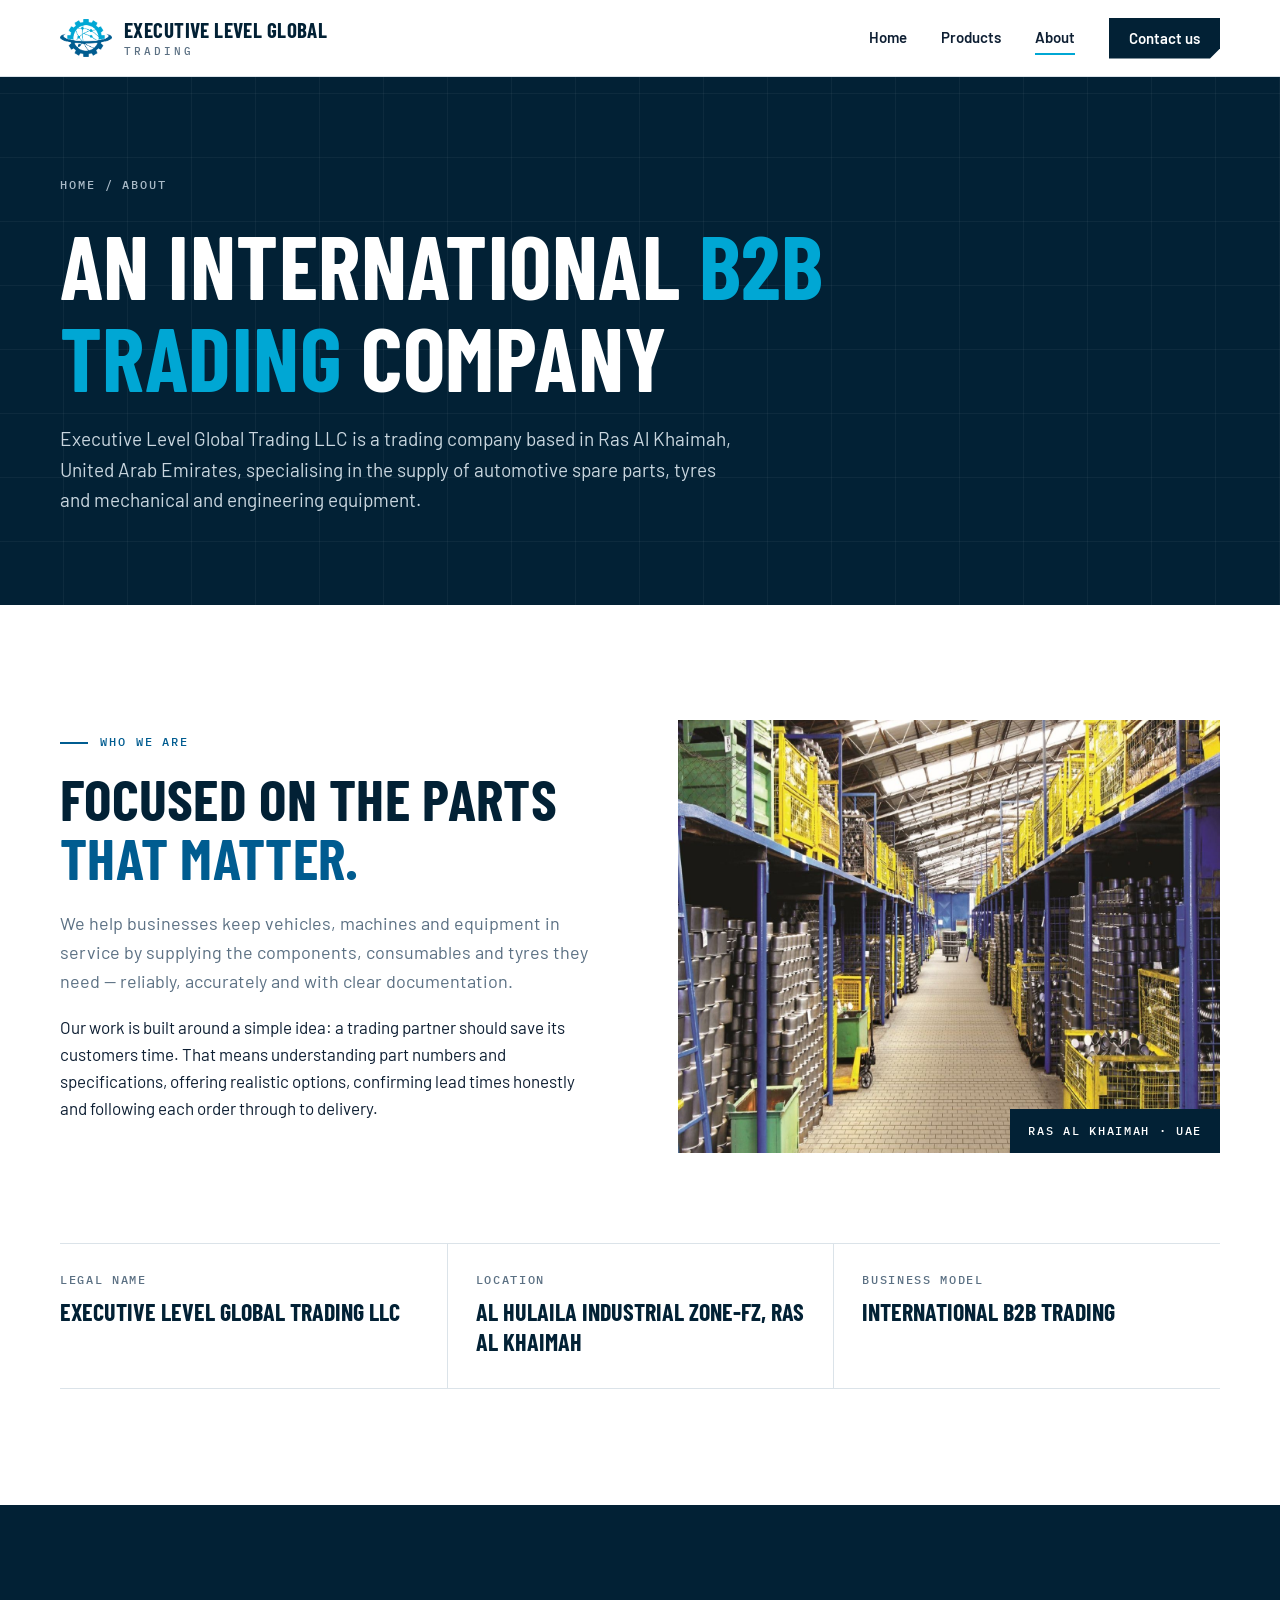
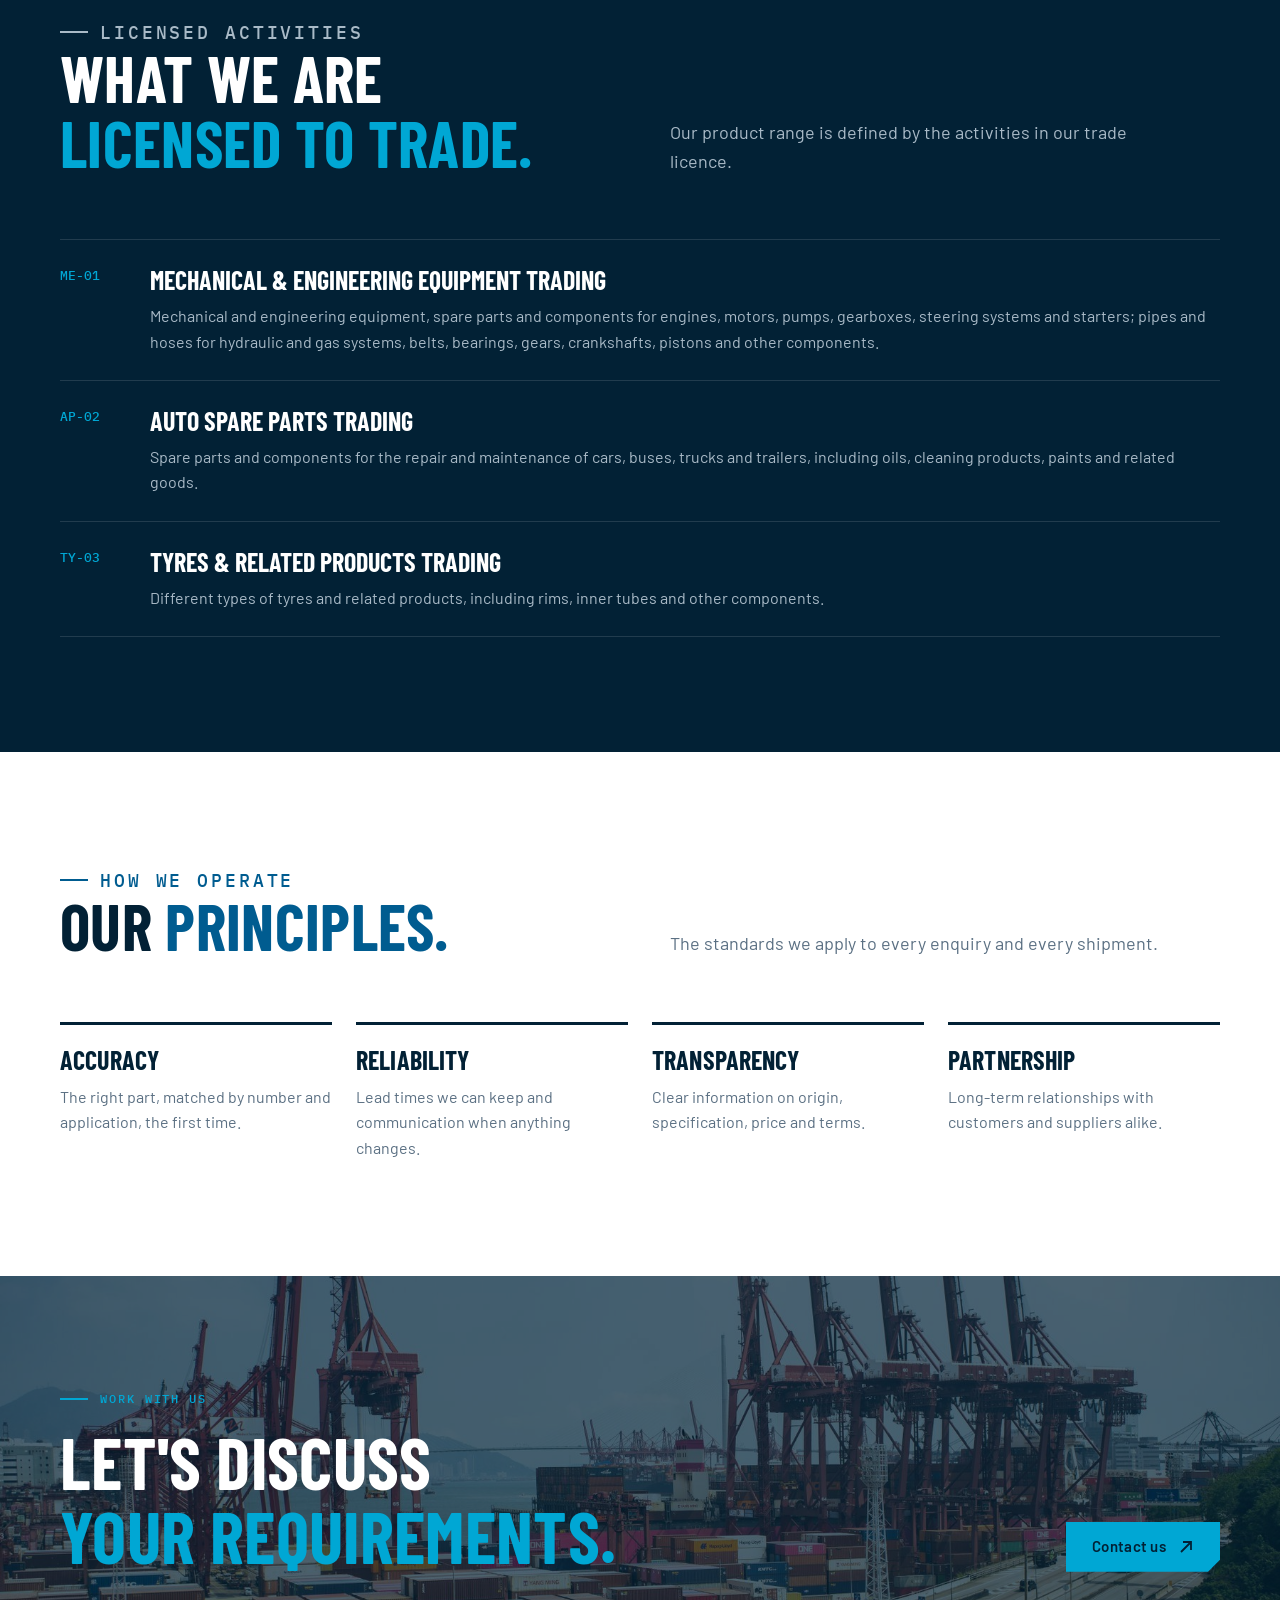
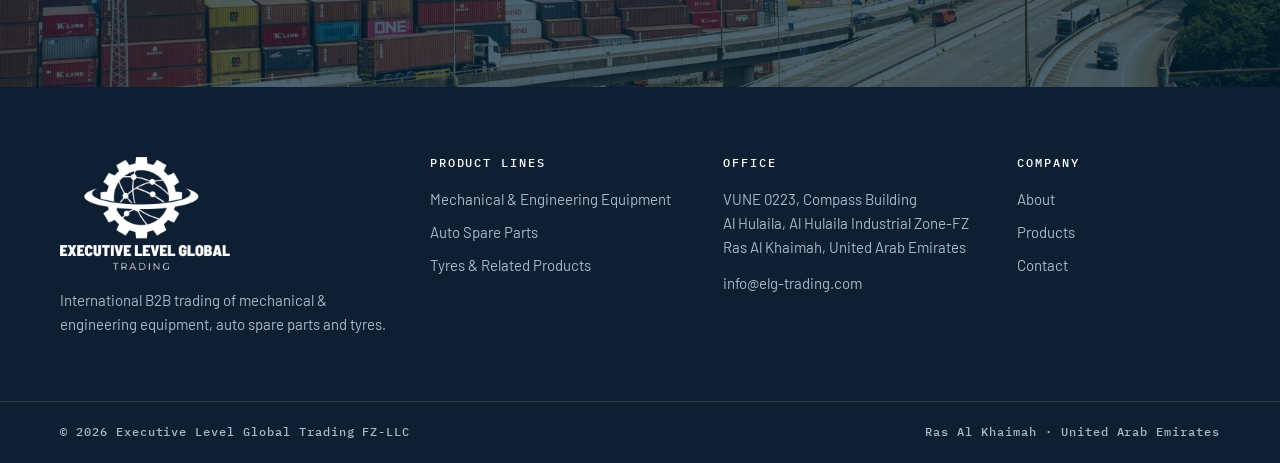
==== commit 66ee6497: "Footer: Executive Level Global Trading FZ-LLC Co-Authored-By: Claude Opus 5.5 <noreply@anthropic.com" ====
--- a/about.html
+++ b/about.html
@@ -132,7 +132,7 @@
   </div>
   <div class="footer-bottom">
     <div class="wrap">
-      <span>© <span data-year>2026</span> Executive Level Global Trading LLC</span>
+      <span>© <span data-year>2026</span> Executive Level Global Trading FZ-LLC</span>
       <span>Ras Al Khaimah · United Arab Emirates</span>
     </div>
   </div>
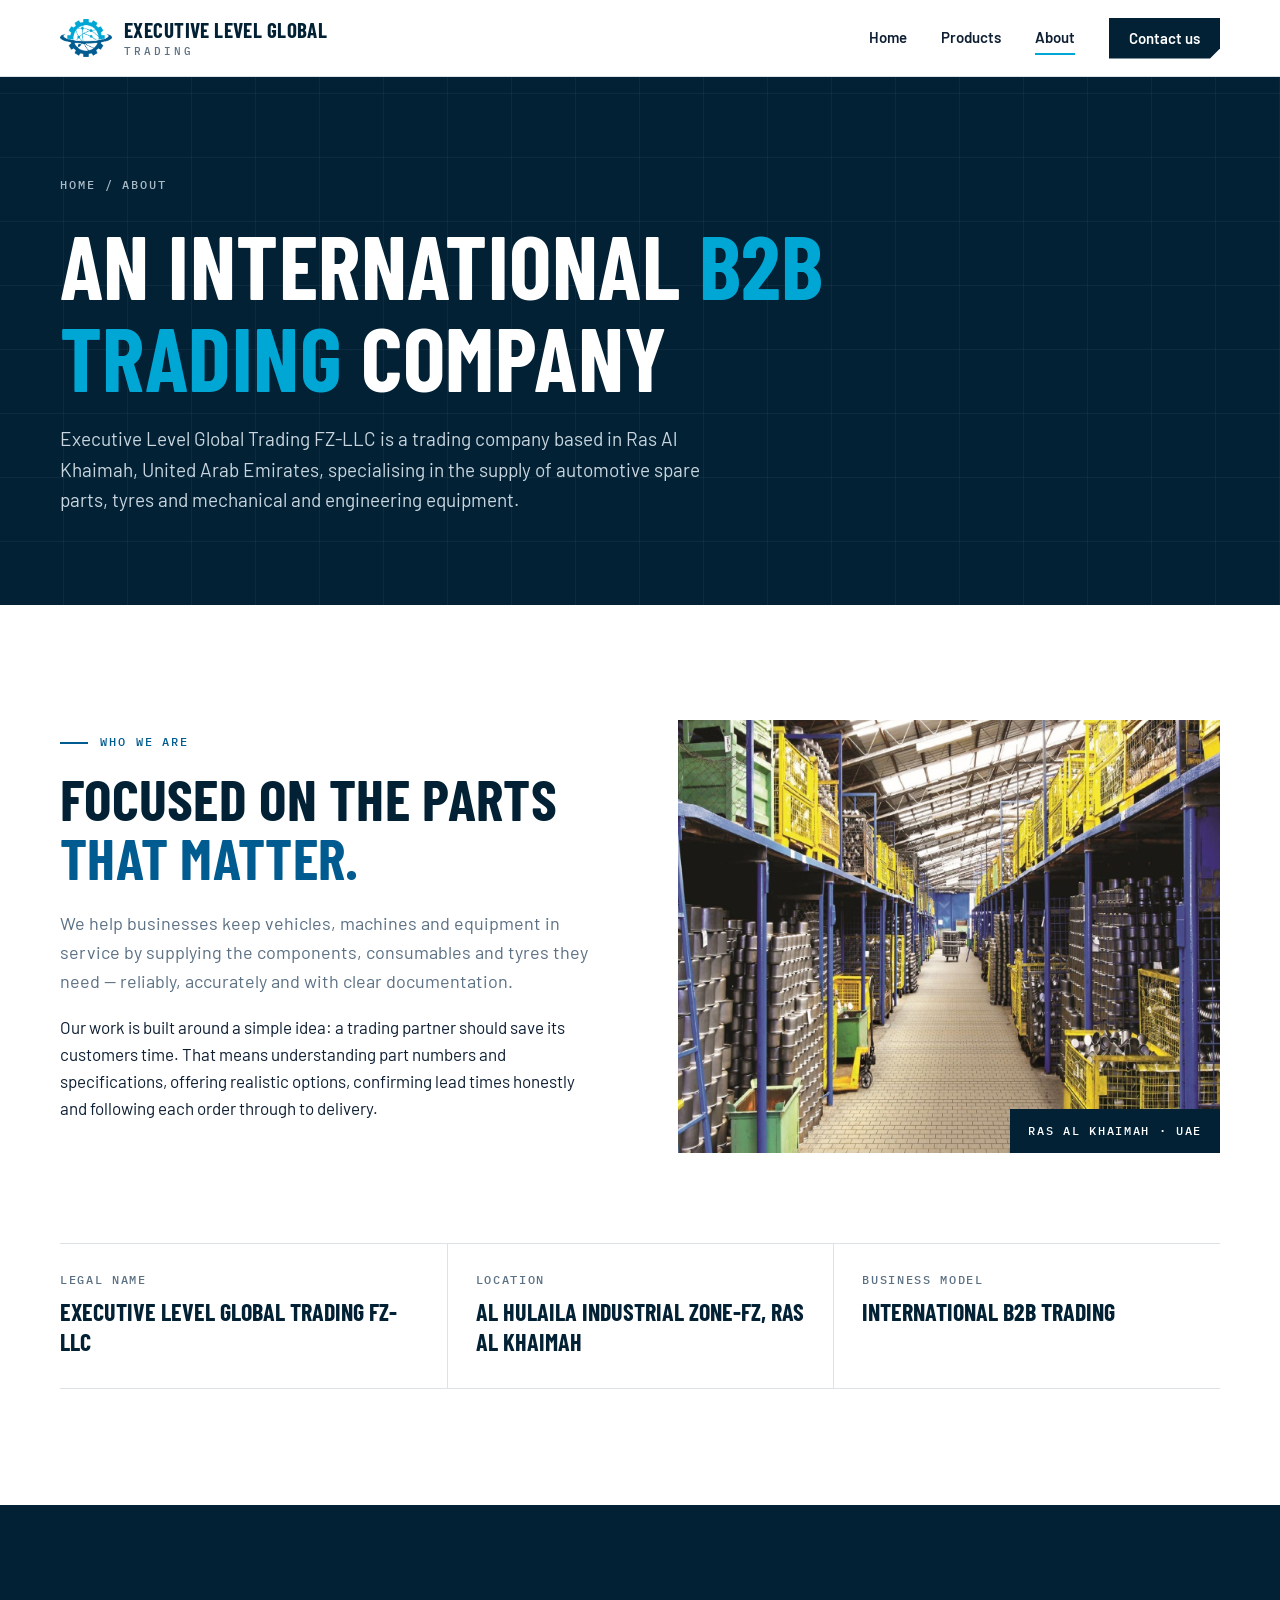
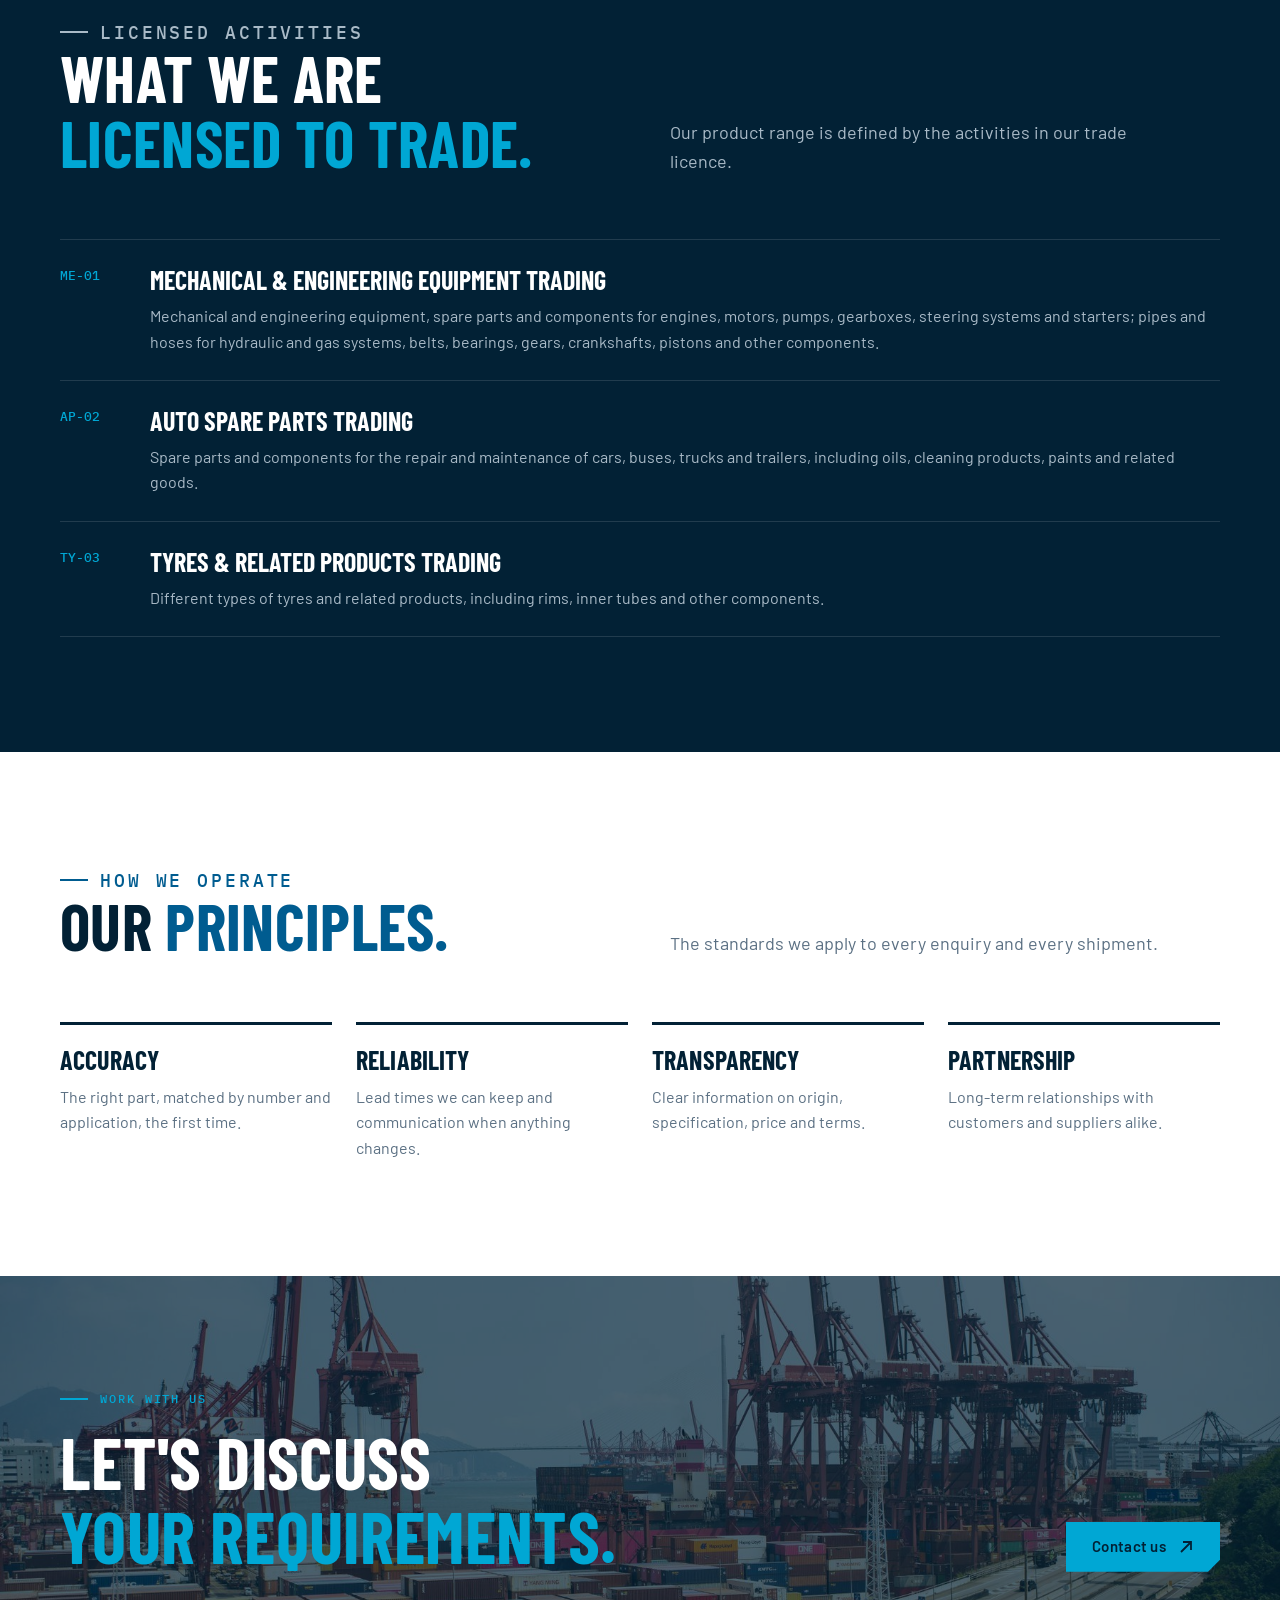
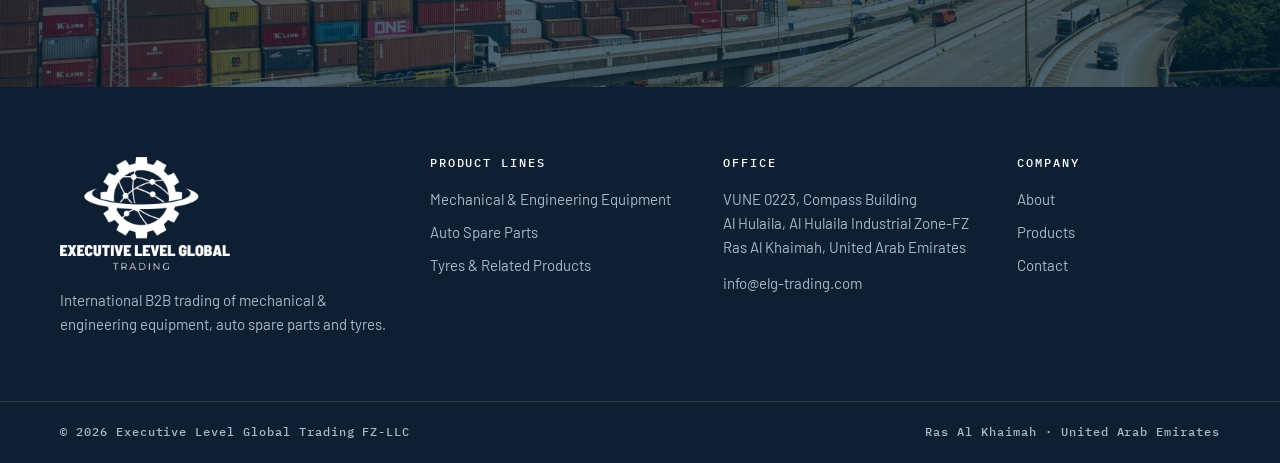
==== commit 2f1bbf22: "Company name: Executive Level Global Trading FZ-LLC throughout Co-Authored-By: Claude Opus 5.5 <nore" ====
--- a/about.html
+++ b/about.html
@@ -3,8 +3,8 @@
 <head>
 <meta charset="utf-8">
 <meta name="viewport" content="width=device-width, initial-scale=1">
-<title>About | Executive Level Global Trading LLC</title>
-<meta name="description" content="About Executive Level Global Trading LLC, an international B2B trading company based in Ras Al Khaimah, United Arab Emirates.">
+<title>About | Executive Level Global Trading FZ-LLC</title>
+<meta name="description" content="About Executive Level Global Trading FZ-LLC, an international B2B trading company based in Ras Al Khaimah, United Arab Emirates.">
 <meta name="theme-color" content="#022135">
 <link rel="canonical" href="https://elg-trading.com/about">
 <link rel="icon" href="favicon.ico" sizes="any">
@@ -12,9 +12,9 @@
 <link rel="icon" type="image/png" sizes="192x192" href="assets/favicon-192.png">
 <link rel="apple-touch-icon" href="assets/apple-touch-icon.png">
 <meta property="og:type" content="website">
-<meta property="og:site_name" content="Executive Level Global Trading LLC">
-<meta property="og:title" content="About | Executive Level Global Trading LLC">
-<meta property="og:description" content="About Executive Level Global Trading LLC, an international B2B trading company based in Ras Al Khaimah, United Arab Emirates.">
+<meta property="og:site_name" content="Executive Level Global Trading FZ-LLC">
+<meta property="og:title" content="About | Executive Level Global Trading FZ-LLC">
+<meta property="og:description" content="About Executive Level Global Trading FZ-LLC, an international B2B trading company based in Ras Al Khaimah, United Arab Emirates.">
 <meta property="og:url" content="https://elg-trading.com/about">
 <meta property="og:image" content="https://elg-trading.com/assets/og-image.jpg">
 <meta property="og:image:width" content="1200">
@@ -24,12 +24,12 @@
 <link rel="preconnect" href="https://fonts.gstatic.com" crossorigin>
 <link href="https://fonts.googleapis.com/css2?family=Barlow+Condensed:wght@600;700&family=Barlow:wght@400;500;600&family=IBM+Plex+Mono:wght@500&display=swap" rel="stylesheet">
 <link rel="stylesheet" href="css/site.css">
-<script type="application/ld+json">{"@context": "https://schema.org", "@type": "Organization", "name": "Executive Level Global Trading LLC", "url": "https://elg-trading.com/", "logo": "https://elg-trading.com/assets/logo.png", "image": "https://elg-trading.com/assets/og-image.jpg", "email": "info@elg-trading.com", "description": "International B2B trading of mechanical and engineering equipment, auto spare parts, tyres and related products.", "address": {"@type": "PostalAddress", "streetAddress": "VUNE 0223, Compass Building, Al Hulaila", "addressLocality": "Al Hulaila Industrial Zone-FZ", "addressRegion": "Ras Al Khaimah", "addressCountry": "AE"}}</script>
+<script type="application/ld+json">{"@context": "https://schema.org", "@type": "Organization", "name": "Executive Level Global Trading FZ-LLC", "url": "https://elg-trading.com/", "logo": "https://elg-trading.com/assets/logo.png", "image": "https://elg-trading.com/assets/og-image.jpg", "email": "info@elg-trading.com", "description": "International B2B trading of mechanical and engineering equipment, auto spare parts, tyres and related products.", "address": {"@type": "PostalAddress", "streetAddress": "VUNE 0223, Compass Building, Al Hulaila", "addressLocality": "Al Hulaila Industrial Zone-FZ", "addressRegion": "Ras Al Khaimah", "addressCountry": "AE"}}</script>
 </head>
 <body>
 <header class="site-header">
   <div class="wrap">
-    <a class="brand" href="/" aria-label="Executive Level Global Trading LLC — home">
+    <a class="brand" href="/" aria-label="Executive Level Global Trading FZ-LLC — home">
       <img src="assets/mark.png" alt="" width="52" height="37">
       <span class="brand-name"><strong>Executive Level Global</strong><small>Trading</small></span>
     </a>
@@ -42,7 +42,7 @@
   <div class="wrap">
     <p class="crumbs"><a href="/">Home</a> / About</p>
     <h1>An international <span>B2B trading</span> company</h1>
-    <p>Executive Level Global Trading LLC is a trading company based in Ras Al Khaimah, United Arab Emirates, specialising in the supply of automotive spare parts, tyres and mechanical and engineering equipment.</p>
+    <p>Executive Level Global Trading FZ-LLC is a trading company based in Ras Al Khaimah, United Arab Emirates, specialising in the supply of automotive spare parts, tyres and mechanical and engineering equipment.</p>
   </div>
 </section>
 
@@ -58,7 +58,7 @@
   </div>
   <div class="wrap" style="margin-top:clamp(50px,7vw,90px)">
     <div class="facts">
-      <div class="fact"><span>Legal name</span><strong>Executive Level Global Trading LLC</strong></div>
+      <div class="fact"><span>Legal name</span><strong>Executive Level Global Trading FZ-LLC</strong></div>
       <div class="fact"><span>Location</span><strong>Al Hulaila Industrial Zone-FZ, Ras Al Khaimah</strong></div>
       <div class="fact"><span>Business model</span><strong>International B2B trading</strong></div>
     </div>
@@ -105,7 +105,7 @@
 <footer class="site-footer">
   <div class="wrap">
     <div>
-      <img src="assets/logo-white.png" alt="Executive Level Global Trading LLC" width="170" height="113" loading="lazy">
+      <img src="assets/logo-white.png" alt="Executive Level Global Trading FZ-LLC" width="170" height="113" loading="lazy">
       <p>International B2B trading of mechanical &amp; engineering equipment, auto spare parts and tyres.</p>
     </div>
     <div>
